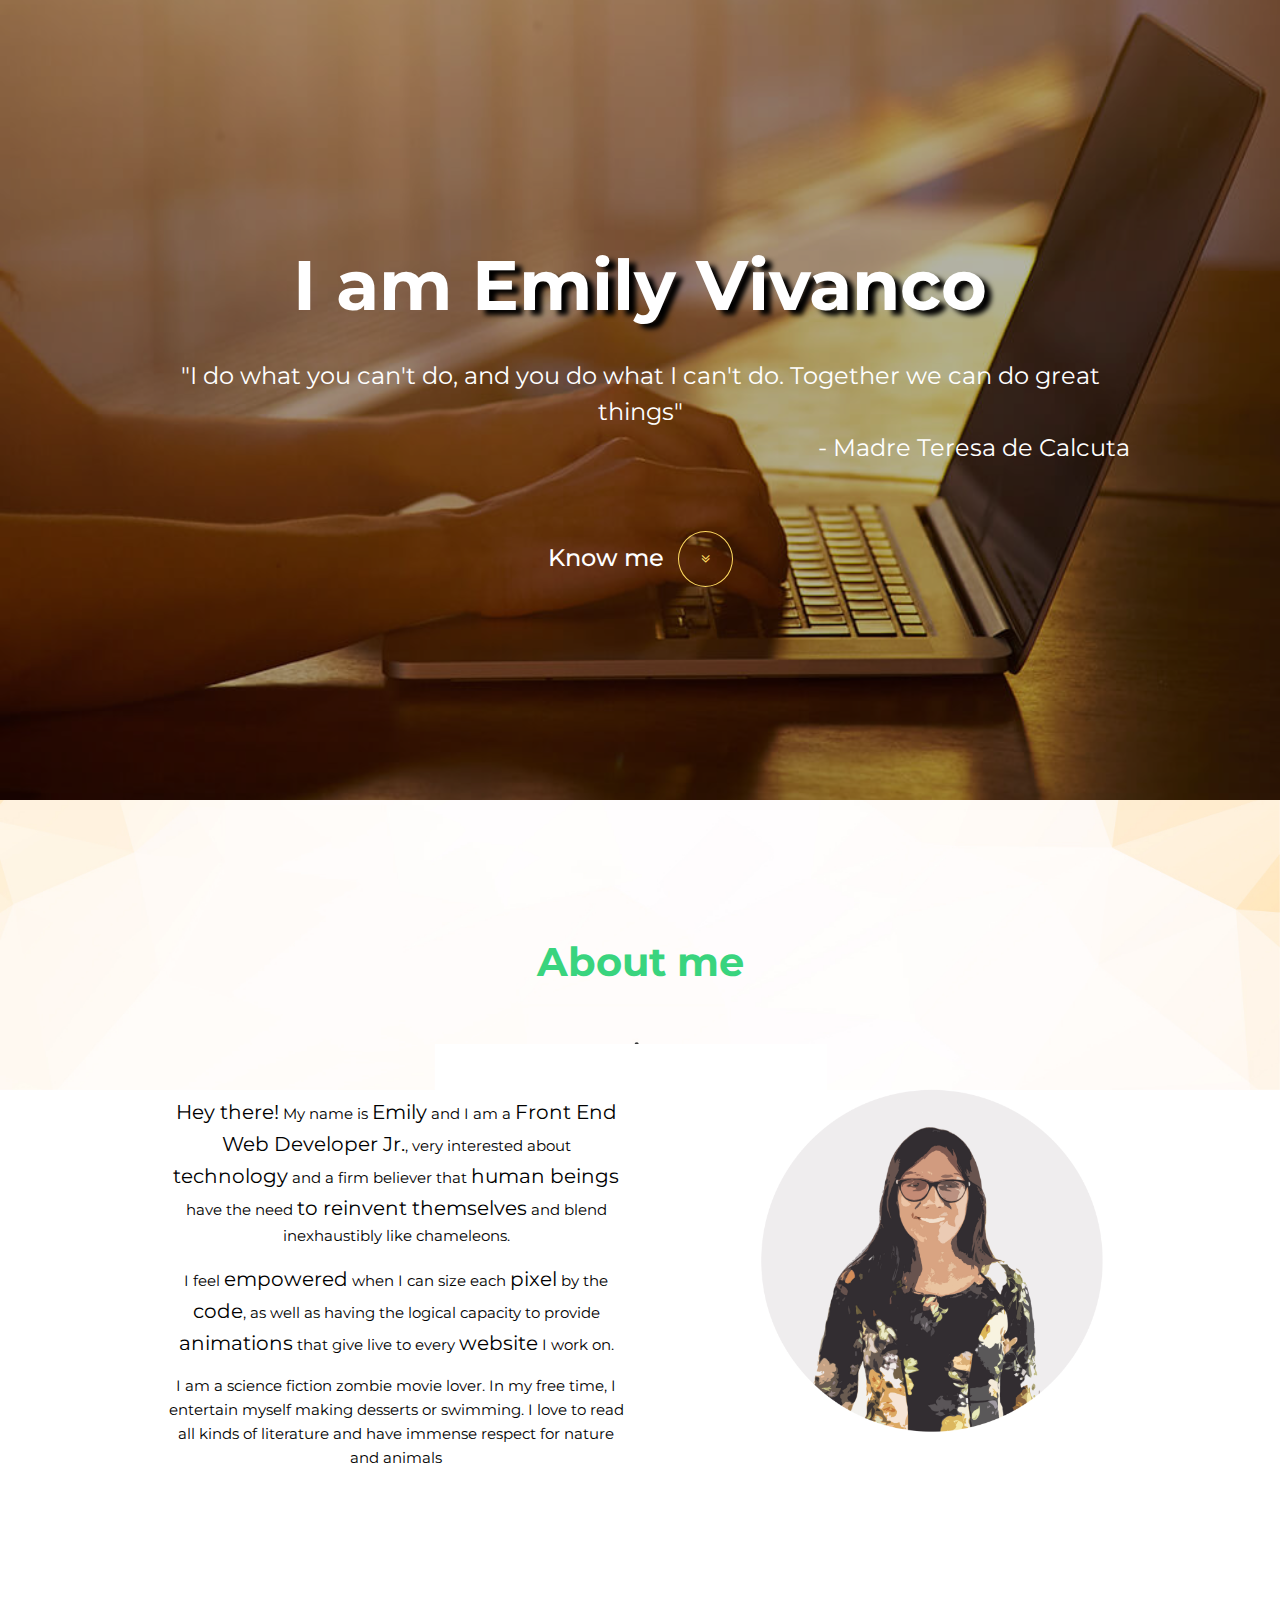
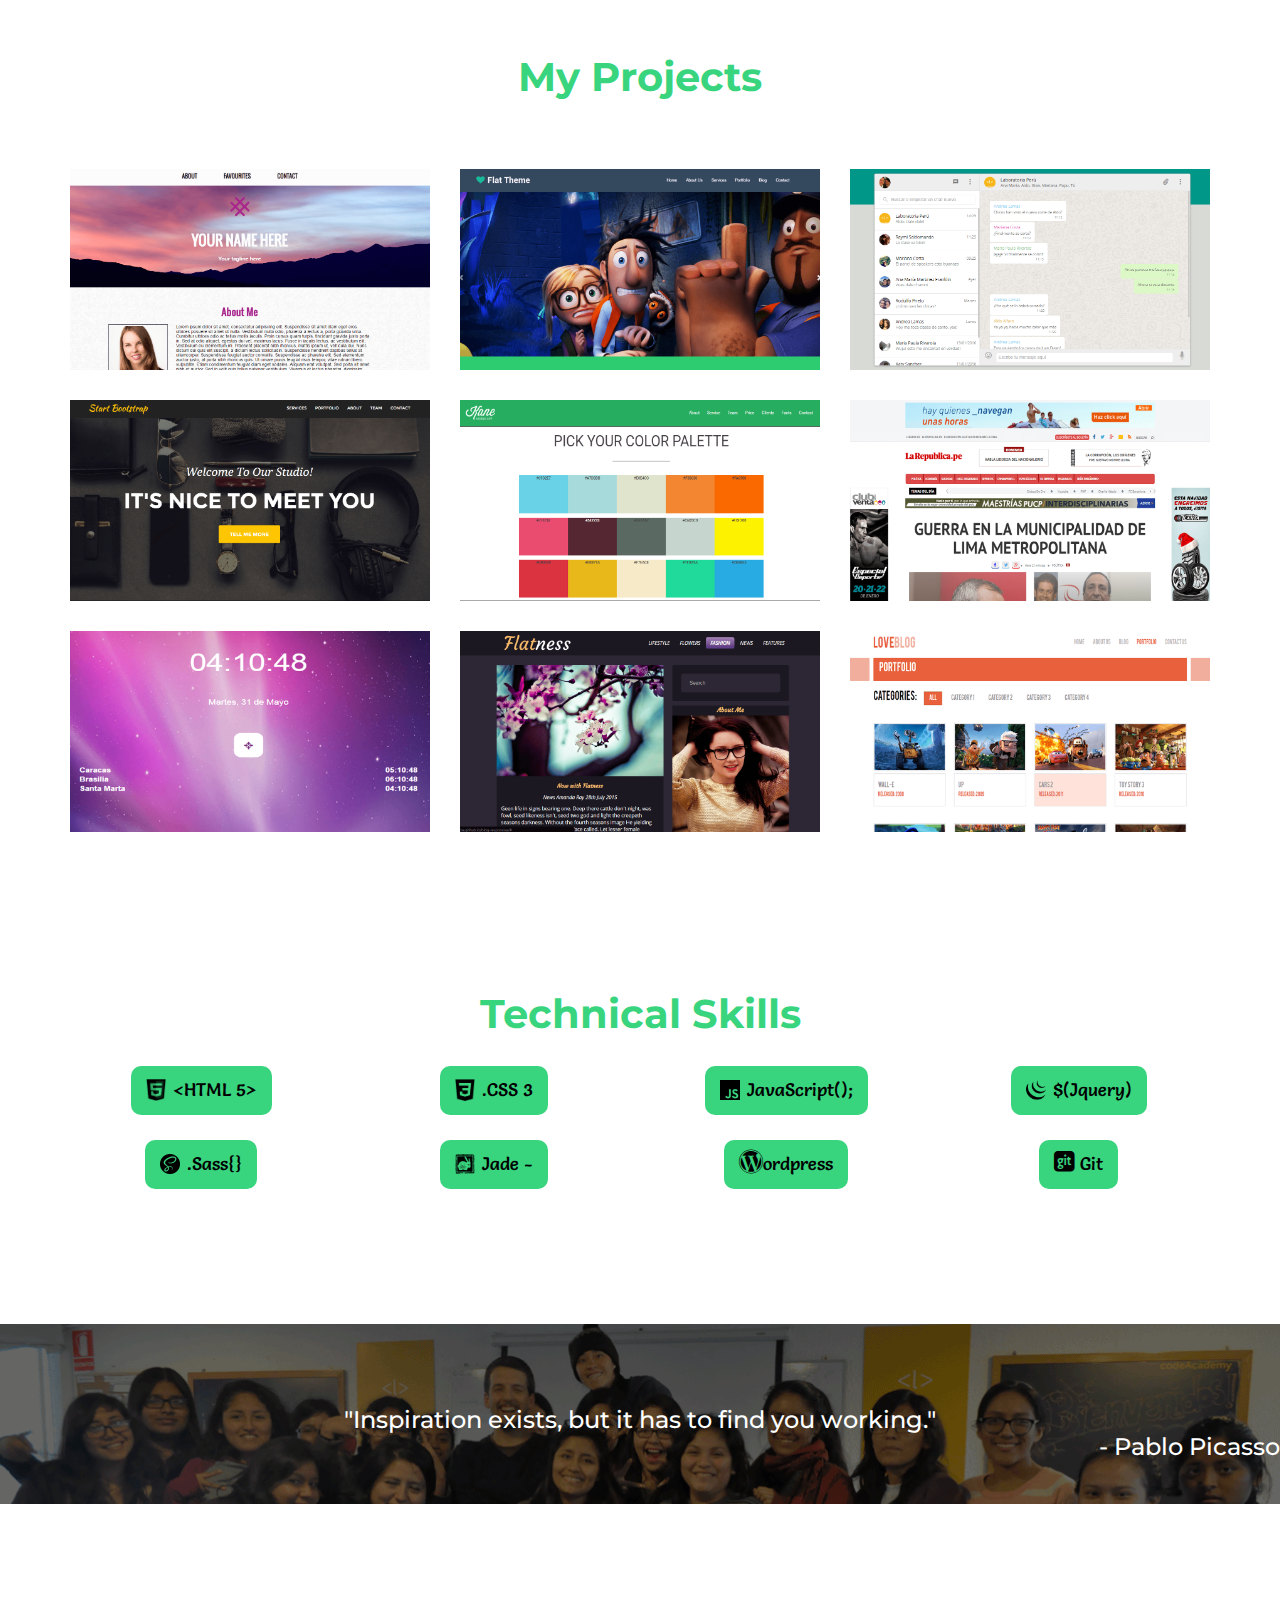
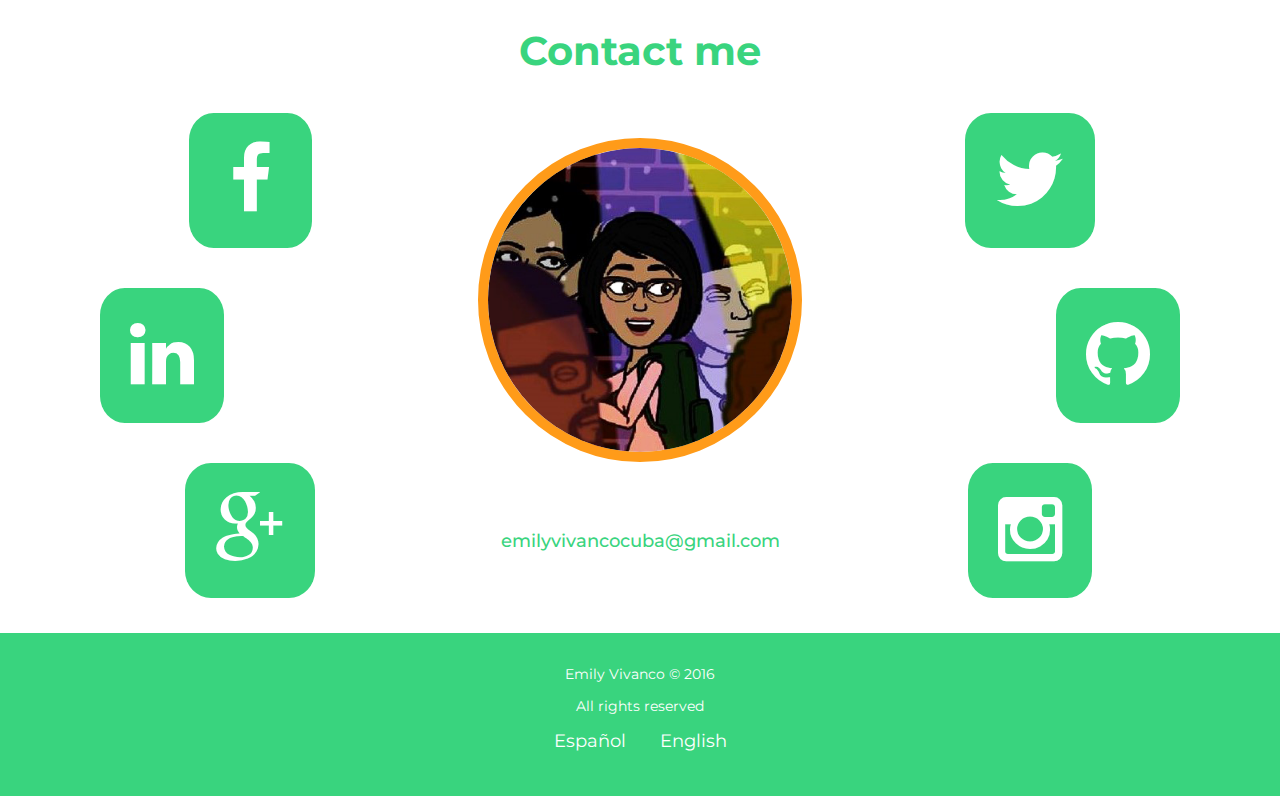
==== english.html @ cb4aa3bf "borrando antigua carpeta git" ====
<!DOCTYPE html>
<html lang="en">
  <head>
    <title>Emily Vivanco</title>
    <meta CHARSET="UTF-8">
    <meta http-equiv="X-UA-Compatible" content="IE=edge">
    <meta name="viewport" content="width=device-width, initial-scale=1">
    <link rel="icon" href="assets/images/favicon.ico" type="image/x-icon">
    <link rel="stylesheet" href="assets/css/bootstrap.min.css">
    <link rel="stylesheet" href="assets/font-awesome/css/font-awesome.min.css">
    <link rel="stylesheet" href="assets/css/main.css">
    <link href="https://fonts.googleapis.com/css?family=Montserrat:400,700" rel="stylesheet" type="text/css">
    <link href='https://fonts.googleapis.com/css?family=Salsa' rel='stylesheet' type='text/css'>
  </head>
  <body>  
    <header class="header_area" id="header_area">
      <nav class="navbar navbar-fixed-top nav-portafolio-theme">
        <div class="container">
          <div class="navbar-header">
            <button type="button" data-toggle="collapse" data-target="#navbar" aria-expanded="false" aria-controls="navbar" class="navbar-toggle collapsed">
              <span class="sr-only">Toggle Navigation</span>
              <span class="icon-bar"></span>
              <span class="icon-bar"></span>
              <span class="icon-bar"></span>
            </button>
            <h1>
              <a href="spanol.html" class="navbar-brand"><img src="assets/images/camaleon.png" alt="icon-camaleon">Emily</a>
            </h1>
          </div>
          <div id="navbar" class="navbar-collapse collapse">
            <ul class="nav navbar-nav navbar-right" id="navegador">
              <li class="active"><a href="#header_area">Home</a></li>
              <li><a href="#acerca_de_mi">About me</a></li>
              <li><a href="#mis_trabajos">My Projects</a></li>
              <li><a href="#habilidades">Skills</a></li>
              <li><a href="#contactame">Contact me</a></li>
            </ul>
          </div>
        </div>
      </nav>
    </header>
    <div id="main">
      <section class="hero text-center w-100">
        <div class="hero-text">
          <h2 id="efecto-nombre">I am <span class="shadow-gray">Emily Vivanco</span><span class="front">Front End Web Developer Jr.</span></h2>
          <h3>"I do what you can't do, and you do what I can't do. Together we can do great things" <span class="text-right block">- Madre Teresa de Calcuta</span></h3>
          <h5>Know me</h5>
          <a href="#acerca_de_mi" class="boton-hero scroll"><span class="fa fa-angle-double-down table-hijo angle-icon"></span></a>
        </div>
      </section>
      <section class="text-center w-100" id="acerca_de_mi">
        <h2 class="acerca_de_mi">About me</h2>
        <div class="container">
          <div class="row">
            <div class="col-xs-10 col-sm-10 col-md-5 col-lg-5 col-xs-offset-1 col-sm-offset-1 col-md-offset-1 col-lg-offset-1">
              <p class="myself">
                <span>Hey there!</span> My name is <span>Emily</span> and I am a <span>Front End Web Developer Jr.</span>, very interested about <span>technology</span> and a firm believer that <span>human beings</span> have the need <span>to reinvent themselves</span> and blend inexhaustibly like chameleons.
              </p>
              <p class="myself myself-middle">
                I feel <span>empowered</span> when I can size each <span>pixel</span> by the <span>code</span>, as well as having the logical capacity to provide <span>animations</span> that give live to every <span>website</span> I work on.
              </p>
              <p class="myself">
                I am a science fiction zombie movie lover. In my free time, I entertain myself making desserts or swimming. I love to read all kinds of literature and have immense respect for nature and animals
              </p>
            </div>
            <div class="col-xs-10 col-sm-10 col-md-4 col-lg-4 col-xs-offset-1 col-sm-offset-1 col-md-offset-1 col-lg-offset-1">
              <img src="assets/images/autora.png" alt="foto-emily-vivanco" class="imagen-autora">
            </div>
          </div>
        </div>
      </section>
      <section class="text-center w-100" id="mis_trabajos">
        <h2>My Projects</h2>
        <div class="container">
          <div class="mis_proyectos">
            <div class="row">
              <div class="col-lg-4 col-md-6 col-sm-6 col-xs-12">
                <div class="hovereffect">
                  <img class="img-responsive w-100" src="assets/images/w1.png" alt="Imagen de proyecto 1 Emily Vivanco Portafolio">
                  <div class="overlay">
                    <h2>Prettify</h2>
                    <p>HTML5 CSS3</p>
                    <a class="info" target="_blank" href="http://emilyvivancocuba.github.io/PRETIFFY">
                      Preview View <i class="fa fa-eye"></i>
                    </a>
                    <a class="info" target="_blank" href="https://github.com/emilyvivancocuba/PRETIFFY">
                      <i class="fa fa-github"></i> View Code
                    </a>
                  </div>
                </div>
              </div>
              <div class="col-lg-4 col-md-6 col-sm-6 col-xs-12">
                <div class="hovereffect">
                  <img class="img-responsive w-100" src="assets/images/w2.png" alt="Imagen de proyecto 2 Emily Vivanco Portafolio">
                  <div class="overlay">
                    <h2>Flat Theme</h2>
                    <p>Bootstrap</p>
                    <a class="info" target="_blank" href="http://emilyvivancocuba.github.io/flat-theme">
                      Preview View <i class="fa fa-eye"></i>
                    </a>
                    <a class="info" target="_blank" href="https://github.com/emilyvivancocuba/flat-theme">
                      <i class="fa fa-github"></i> View Code
                    </a>
                  </div>
                </div>
              </div>
              <div class="col-lg-4 col-md-6 col-sm-6 col-xs-12">
                <div class="hovereffect">
                  <img class="img-responsive w-100" src="assets/images/w3.png" alt="Imagen de proyecto 3 Emily Vivanco Portafolio">
                  <div class="overlay">
                    <h2>Whatsapp Web</h2>
                    <p>Bootstrap Jquery</p>
                    <a class="info" target="_blank" href="http://emilyvivancocuba.github.io/whatsapp-web">
                      Preview View <i class="fa fa-eye"></i>
                    </a>
                    <a class="info" target="_blank" href="https://github.com/emilyvivancocuba/whatsapp-web">
                      <i class="fa fa-github"></i> View Code
                    </a>
                  </div>
                </div>
              </div>
              <div class="col-lg-4 col-md-6 col-sm-6 col-xs-12">
                <div class="hovereffect">
                  <img class="img-responsive w-100" src="assets/images/w4.png" alt="Imagen de proyecto 4 Emily Vivanco Portafolio">
                  <div class="overlay">
                    <h2>Agency Theme</h2>
                    <p>Jade Sass JS</p>
                    <a class="info" target="_blank" href="http://emilyvivancocuba.github.io/Agency-theme">
                      Preview View <i class="fa fa-eye"></i>
                    </a>
                    <a class="info" target="_blank" href="https://github.com/emilyvivancocuba/Agency-theme">
                      <i class="fa fa-github"></i> View Code
                    </a>
                  </div>
                </div>
              </div>
              <div class="col-lg-4 col-md-6 col-sm-6 col-xs-12">
                <div class="hovereffect">
                  <img class="img-responsive w-100" src="assets/images/w5.png" alt="Imagen de proyecto 5 Emily Vivanco Portafolio">
                  <div class="overlay">
                    <h2>Kane Mobile App</h2>
                    <p>Bootstrap Sass</p>
                    <a class="info" target="_blank" href="http://emilyvivancocuba.github.io/kane/">
                      Preview View <i class="fa fa-eye"></i>
                    </a>
                    <a class="info" target="_blank" href="https://github.com/emilyvivancocuba/kane">
                      <i class="fa fa-github"></i> View Code
                    </a>
                  </div>
                </div>
              </div>
              <div class="col-lg-4 col-md-6 col-sm-6 col-xs-12">
                <div class="hovereffect">
                  <img class="img-responsive w-100" src="assets/images/w6.png" alt="Imagen de proyecto 6 Emily Vivanco Portafolio">
                  <div class="overlay">
                    <h2>La República</h2>
                    <p>Bootstrap Sass Jade JS</p>
                    <a class="info" target="_blank" href="http://emilyvivancocuba.github.io/Examen-grupal-La-Republica">
                      Preview View <i class="fa fa-eye"></i>
                    </a>
                    <a class="info" target="_blank" href="https://github.com/emilyvivancocuba/Examen-grupal-La-Republica">
                      <i class="fa fa-github"></i> View Code
                    </a>
                  </div>
                </div>
              </div>
              <div class="col-lg-4 col-md-6 col-sm-6 col-xs-12">
                <div class="hovereffect">
                  <img class="img-responsive w-100" src="assets/images/w7.png" alt="Imagen de proyecto 7 Emily Vivanco Portafolio">
                  <div class="overlay">
                    <h2>Reloj Digital</h2>
                    <p>Jquery Bootstrap Aplicación movil</p>
                    <a class="info" target="_blank" href="http://emilyvivancocuba.github.io/reloj-digital/">
                      Preview View <i class="fa fa-eye"></i>
                    </a>
                    <a class="info" target="_blank" href="https://github.com/emilyvivancocuba/reloj-digital">
                      <i class="fa fa-github"></i> View Code
                    </a>
                  </div>
                </div>
              </div>
              <div class="col-lg-4 col-md-6 col-sm-6 col-xs-12">
                <div class="hovereffect">
                  <img class="img-responsive w-100" src="assets/images/w8.png" alt="Imagen de proyecto 8 Emily Vivanco Portafolio">
                  <div class="overlay">
                    <h2>Flatness</h2>
                    <p>HTML5 CSS3 Responsive Design</p>
                    <a class="info" target="_blank" href="http://emilyvivancocuba.github.io/blog-responsive/">
                      Preview View <i class="fa fa-eye"></i>
                    </a>
                    <a class="info" target="_blank" href="https://github.com/emilyvivancocuba/blog-responsive">
                      <i class="fa fa-github"></i> View Code
                    </a>
                  </div>
                </div>
              </div>
              <div class="col-lg-4 col-md-6 col-sm-6 col-xs-12">
                <div class="hovereffect">
                  <img class="img-responsive w-100" src="assets/images/w9.png" alt="Imagen de proyecto 9 Emily Vivanco Portafolio">
                  <div class="overlay">
                    <h2>LoveBlog</h2>
                    <p>Bootstrap Sass Jquery</p>
                    <a class="info" target="_blank" href="http://emilyvivancocuba.github.io/LoveBlog">
                      Preview View <i class="fa fa-eye"></i>
                    </a>
                    <a class="info" target="_blank" href="https://github.com/emilyvivancocuba/LoveBlog/">
                      <i class="fa fa-github"></i> View Code
                    </a>
                  </div>
                </div>
              </div>
            </div>
          </div>
        </div>
      </section>
      <section class="text-center w-100" id="habilidades">
        <h2>Technical Skills</h2>
        <div class="skills_titles">
          <div class="container">
            <div class="fila_skills">
              <div class="row">
                <div class="col-lg-3 col-md-3 col-sm-3 col-xs-6">
                  <div id="circunferencia_skill_html5"></div>
                  <button class="btn_habilidad"><img src="assets/images/html_icon.png" alt="HTML icon" class="icon_h"><a target="_blank" href="https://www.w3.org/TR/html5/">&#60HTML 5&#62</a></button>
                </div>
                <div class="col-lg-3 col-md-3 col-sm-3 col-xs-6">
                  <div id="circunferencia_skill_css3"></div>
                  <button class="btn_habilidad"><img src="assets/images/css_icon.png" alt="CSS icon" class="icon_h"><a target="_blank" href="https://www.w3.org/TR/CSS/">.CSS 3</a></button>
                </div>
                <div class="col-lg-3 col-md-3 col-sm-3 col-xs-6">
                  <div id="circunferencia_skill_js"></div>
                  <button class="btn_habilidad"><img src="assets/images/js_icon.png" alt="JS icon" class="icon_h"><a target="_blank" href="https://www.javascript.com/">JavaScript();</a></button>
                </div>
                <div class="col-lg-3 col-md-3 col-sm-3 col-xs-6">
                  <div id="circunferencia_skill_jquery"></div>
                  <button class="btn_habilidad"><img src="assets/images/jquery_icon.png" alt="Jquery icon" class="icon_h"><a target="_blank" href="https://jquery.com/">$(Jquery)</a></button>
                </div>
              </div>
            </div>
            <div class="row">
              <div class="col-lg-3 col-md-3 col-sm-3 col-xs-6">
                <div id="circunferencia_skill_sass"></div>
                <button class="btn_habilidad"><img src="assets/images/sass_icon.png" alt="Sass icon" class="icon_h"><a target="_blank" href="http://sass-lang.com/">.Sass{}</a></button>
              </div>
              <div class="col-lg-3 col-md-3 col-sm-3 col-xs-6">
                <div id="circunferencia_skill_jade"></div>
                <button class="btn_habilidad"><img src="assets/images/jade_icon.png" alt="Jade icon" class="icon_h"><a target="_blank" href="http://jade-lang.com/">Jade -</a></button>
              </div>
              <div class="col-lg-3 col-md-3 col-sm-3 col-xs-6">
                <div id="circunferencia_skill_wordpress"></div>
                <button class="btn_habilidad"><a target="_blank" href="https://es.wordpress.com/"><i class="fa fa-wordpress icon_w_git"></i>ordpress</a></button>
              </div>
              <!-- <div class="col-lg-3 col-md-3 col-sm-3 col-xs-6">
                <div id="circunferencia_skill_photoshop"></div>
                <button class="btn_habilidad">Photoshop <span class="size-12">CS6</span></button>
              </div> -->
              <div class="col-lg-3 col-md-3 col-sm-3 col-xs-6">
                <div id="circunferencia_skill_git"></div>
                <button class="btn_habilidad"><a target="_blank" href="https://git-scm.com/"><i class="fa fa-git-square icon_w_git"></i> Git</a></button>
              </div>
            </div>
          </div>
        </div>
      </section>
      <section class="gif_laboratoria w-100">
        <h3>"Inspiration exists, but it has to find you working."<span class="text-right block">- Pablo Picasso</span></h3>
      </section>
      <section class="text-center w-100" id="contactame">
        <h2 class="contactame">Contact me</h2>
        <div class="container">
          <div class="row">
            <div class="col-xs-12 col-sm-4 col-md-4 col-lg-4" id="izquierda">
              <a href="https://es-la.facebook.com/emily.vivanco" class="redes" name="Facebook Emily">
                <i class="fa fa-facebook iconos-contacto facebook"></i>
              </a>
              <a href="https://pe.linkedin.com/in/emilyvivancocuba" class="redes linkedin" name="Linkedin Emily">
                <i class="fa fa-linkedin iconos-contacto"></i>
              </a>
              <a href="https://plus.google.com/u/0/+EmilyVivanco" class="redes" name="Google Emily">
                <i class="fa fa-google-plus iconos-contacto"></i>
              </a>
            </div>
            <div class="col-xs-12 col-sm-4 col-md-4 col-lg-4">
              <img src="assets/images/avatar2.png" alt="avatar-autora-emily-vivanco" id="avatar-autora">
              <h4 class="text-center mi-correo">emilyvivancocuba@gmail.com</h4>
            </div>
            <div class="col-xs-12 col-sm-4 col-md-4 col-lg-4" id="derecha">
              <a href="https://twitter.com/emilyvivanco" class="redes" name="Twitter Emily">
                <i class="fa fa-twitter iconos-contacto"></i>
              </a>
              <a href="https://github.com/emilyvivancocuba" class="redes github" name="Github Emily">
                <i class="fa fa-github iconos-contacto"></i>
              </a>
              <a href="https://www.instagram.com/emilyvivancocuba/" class="redes" name="Instagram Emily">
                <i class="fa fa-instagram iconos-contacto"></i>
              </a>
            </div>
          </div>
        </div>
      </section>
    </div>
    <footer class="w-100 text-center">
      <div class="container">
        <div class="row">
          <div class="col-xs-12 col-sm-12 col-md-12 col-lg-12">
            <p>Emily Vivanco &copy 2016</p>
            <p>All rights reserved</p>
            <p>
              <a href="index.html">Español</a>
              <a href="english.html">English</a>
            </p>
          </div>
        </div>
      </div>
    </footer>
    
    <script type="text/javascript" src="assets/js/jquery.js"></script>
    <script type="text/javascript" src="assets/js/jquery.circliful.min.js"></script>
    <script type="text/javascript" src="assets/js/propio.js"></script>
    <script type="text/javascript" src="assets/js/bootstrap.min.js"></script>
  </body>
</html>
---- assets/css/main.css ----
* {
  -webkit-box-sizing: border-box;
  -moz-box-sizing: border-box;
  box-sizing: border-box; }

*:before,
*:after {
  -webkit-box-sizing: border-box;
  -moz-box-sizing: border-box;
  box-sizing: border-box;
}
button, a{
  transition: .3s;
}
a, a:hover, a:focus{
  text-decoration: none;
}
body {
  font-family: 'Montserrat', Helvetica, Arial, sans-serif;
  line-height: 1.6;
  color: #fff;
  font-weight: 400;
}

h2{
    font-family: 'Montserrat';
    font-weight: 700;
    color: rgb(57, 212, 126);
    font-size: 40px;
}

/*ESTILOS HEADER*/
.nav-portafolio-theme{
  padding-top: 10px;
  padding-bottom: 10px;
}
.navbar-toggle {
  border: 1px solid #FFF938;
}
.navbar-toggle .icon-bar {
  background-color: #FFF938;
}
h1{
  padding: 0px;
  margin:0px;
}
.navbar-brand {
  font-family: 'Salsa', cursiva;
  color: #fff;
  font-size: 32px;
}
.navbar-brand:hover, .navbar-brand:focus {
  color: rgba(255, 255, 255, 0.8);
}
.navbar-right a {
  color: #fff;
}

.nav li a:hover, .nav li a:focus {
  background-color: transparent;
  color: #FFF938;
}
.navbar-brand>img{
  display: inline-table;
  padding-bottom: 9px;
  width: 42px;
  margin-right: 6px;
}
.header_area{
  display: none;
}
/*INICIO ESTILOS SECCION PRINCIPAL*/

.hero {
  background-image: url(../images/hero-img1.jpg);
  display: table;
  background-color: rgba(0, 0, 0, 0.3);
  background-blend-mode: color;
  background-attachment: fixed;
  background-repeat: no-repeat;
  background-position: center;
  background-size: cover;
  height: 800px;
}

.hero-text {
  display: table-cell;
  vertical-align: middle;
  color: #fff;
  padding-left: 150px;
  padding-right: 150px;
}
.hero-text h2{
  font-weight: 700;
  font-size: 70px;
  line-height: 1.5;
  color: #fff;
}
.hero-text h2 span.front{
  font-family: 'Salsa', Helvetica;
  display: block;
  font-size: 40px;
}
.shadow-gray{
  text-shadow: 7px 5px 5px #000;
}
.hero-text h3 {
  font-weight: 400;
  font-size: 24px;
  line-height: 1.5;
  margin-bottom: 25px;
}
.hero-text h5{
  display: inline-block;
  margin-right: 10px;
  font-size: 24px;
}
.boton-hero{
  padding: 20px;
  border-radius: 50%;
  background-color: transparent;
  border: 1px solid #FFDB61;
  display: inline-table;
  margin: auto;
  width: 55px;
  height: 55px;
  margin-top: 40px;
}
.boton-hero:hover, .boton-hero:focus{
  background-color: transparent;
}
.angle-icon{
  color: #FFDB61;
  display: table-cell;
  vertical-align: middle;
}
#navegador li.active a {
    color: #FFF938;
}
.navbar {
  margin-bottom: 0px;
}


/*MAIN*/
#main{
  background-image: url(../images/bg-orange2.png);
  background-size: cover;
  background-position: center center;
  background-repeat: no-repeat;
  background-attachment: fixed;
}

/*SECCIONES*/
section.w-100{
  padding-top: 75px;
  padding-bottom: 35px;
}
section.w-100.hero{
  padding-top: 0px;
  padding-bottom: 0px;
}
/*HABILIDADES*/
#habilidades{
}
#habilidades h2{
  padding-top: 30px;
}
.icon_h{
  width: 20px;
  margin-top: -10px;
  margin-right: 7px;
}
.fila_skills{
  padding-top: 20px;
  padding-bottom: 25px;
}
/*SKILLS*/
a.a_skill{
  position: relative;
  display: inline-block;
  margin: 15px 25px;
  outline: none;
  color: #fff;
  text-decoration: none;
  text-transform: uppercase;
  letter-spacing: 1px;
  font-weight: 400;
  text-shadow: 0 0 1px rgba(255,255,255,0.3);
  font-size: 1.35em;
  background: #cd4436;
  
}
a.a_skill:hover,
a.a_skill:focus {
  outline: none;
}
.skills_titles{
  padding-left: 30px;
  padding-right: 30px;
}
.skills_titles a.a_skill {
  overflow: hidden;
  padding: 0 4px;
  height: 1em;
}

.skills_titles a.a_skill span {
  position: relative;
  display: inline-block;
  -webkit-transition: -webkit-transform 0.3s;
  -moz-transition: -moz-transform 0.3s;
  transition: transform 0.3s;

}

.skills_titles a.a_skill span::before {
  position: absolute;
  top: 100%;
  content: attr(data-hover);
  font-weight: 700;
  -webkit-transform: translate3d(0,0,0);
  -moz-transform: translate3d(0,0,0);
  transform: translate3d(0,0,0);
}

.skills_titles a.a_skill:hover span,
.skills_titles a.a_skill:focus span {
  -webkit-transform: translateY(-100%);
  -moz-transform: translateY(-100%);
  transform: translateY(-100%);
}
.timer{
  fill: #000;
}
.escondido{
  display: none;
}

.btn_habilidad {
    font-family: 'Salsa', Arial;
    cursor: pointer;
    padding: 10px 15px;
    font-size: 18px;
    text-align: center;
    overflow: hidden;
    color: #000000;
    transition: all .7s ease;
    background: linear-gradient(90deg, #FF9B19 3px, rgb(57, 212, 126) 1px);
    background-size: 204px 1px;
    background-position: 50% 50%;
    border: 0px solid #fff;
    outline: none;
    border-radius: 10px;
}
.btn_habilidad a{
  color: #000;
  text-decoration: none;
}
.btn_habilidad:hover{
  background-size:3px 1px;
}
.svg-container{
  line-height: 0px;
}
.circliful{
  margin-bottom: -60px;
}
.icon_w_git{
  font-size: 24px;
}
.imagen-autora{
  margin-top: 50px;
  width: 100%;
  border-radius: 50%;
}
.myself{
  color: #000;
  font-size: 15px;
}
.myself span{
  font-size: 20px;
  font-style: bold;
}
.myself:first-child{
  margin-top: 67px;
}
.myself:last-child{
  margin-bottom: 30px;
}
.myself-middle{
  margin-top: 15px;
  margin-bottom: 15px;
}

#avatar-autora{
  width: 90%;
  border-radius: 50%;
  border: 10px solid #FF9B19;
  margin-top: 25px;
  margin-bottom: 60px;
}


#mis_trabajos{
  padding-top: 100px;
}


.iconos-contacto{
  color: #fff;
  font-size: 75px;
  transition: 1s;
  display: inline-block;
  height: 100px;
  width: 100px;
  border-radius: 20%;
  padding: 30px;
  background-color: #39D47E;
}
.iconos-contacto:hover, .iconos-contacto:focus{
  border-radius: 100%;
}
.mi-correo{
  color: #39D47E;
}

.facebook{
  padding-left: 40px;
  padding-right: 40px;
}

.contactame{
  margin-bottom: 40px;
}
#contactame{
}
.acerca_de_mi{
  margin-top: 40px;
  margin-bottom: 45px;
}
#acerca_de_mi{
  padding-top: 100px;
}
footer{
  padding: 30px 0px;
  background-color: #39D47E;
}
footer a{
  margin-left: 15px;
  margin-right: 15px;
  color: inherit;
  font-size: 18px;
  font-style: bold;
}
footer a:hover, footer a:focus{
  color: inherit;
}

.hovereffect {
  height: 100%;
  width: 100%;
  float: left;
  overflow: hidden;
  position: relative;
  text-align: center;
  cursor: default;
  margin-top: 30px;
}

.hovereffect .overlay {
  width: 100%;
  height: 100%;
  position: absolute;
  overflow: hidden;
  top: 0;
  left: 0;
  background-color: rgba(57, 212, 126, 0.88);
  opacity: 0;
  filter: alpha(opacity=0);
  -webkit-transform: translate(460px, -100px) rotate(180deg);
  -ms-transform: translate(460px, -100px) rotate(180deg);
  transform: translate(460px, -100px) rotate(180deg);
  -webkit-transition: all 0.2s 0.4s ease-in-out;
  transition: all 0.2s 0.4s ease-in-out;
}

.hovereffect img {
  width: 100%;
  display: block;
  position: relative;
  -webkit-transition: all 0.2s ease-in;
  transition: all 0.2s ease-in;
}

.hovereffect h2 {
  text-transform: uppercase;
  color: #fff;
  text-align: center;
  position: relative;
  font-size: 17px;
  padding: 10px;
  background: rgb(255, 182, 87);
}
a.info{
  border-radius: 15px;
}
.hovereffect a.info {
  display: inline-block;
  text-decoration: none;
  padding: 7px 14px;
  text-transform: uppercase;
  color: #FFF62D;
  border: 1px solid #FFF62D;
  margin: 50px 0 0 0;
  background-color: transparent;
  -webkit-transform: translateY(-200px);
  -ms-transform: translateY(-200px);
  transform: translateY(-200px);
  -webkit-transition: all 0.2s ease-in-out;
  transition: all 0.2s ease-in-out;
}

.hovereffect a.info:hover {
  box-shadow: 0 0 5px #fff;
}

.hovereffect:hover .overlay {
  opacity: 1;
  filter: alpha(opacity=100);
  -webkit-transition-delay: 0s;
  transition-delay: 0s;
  -webkit-transform: translate(0px, 0px);
  -ms-transform: translate(0px, 0px);
  transform: translate(0px, 0px);
}

.hovereffect:hover h2 {
  -webkit-transform: translateY(0px);
  -ms-transform: translateY(0px);
  transform: translateY(0px);
  -webkit-transition-delay: 0.5s;
  transition-delay: 0.5s;
}

.hovereffect:hover a.info {
  -webkit-transform: translateY(0px);
  -ms-transform: translateY(0px);
  transform: translateY(0px);
  -webkit-transition-delay: 0.3s;
  transition-delay: 0.3s;
}
.mis_proyectos .row{
  padding-top: 30px;
}

.gif_laboratoria{
  margin-top: 100px;
  margin-bottom: 30px;
  background-image: url(../images/labo1.gif);
  display: table;
  background-color: rgba(0, 0, 0, 0.6);
  background-blend-mode: color;
  background-repeat: no-repeat;
  background-position: 100% 23%;
  background-size: cover;
  height: 180px;
}
.gif_laboratoria h3{
  display: table-cell;
  vertical-align: middle;
  text-align: center;
}
.git_laboratoria h3 span{
  margin-right: 15px;
}


a.info i{
  font-size: 18px;
}
a.redes{
  display: table;
  margin: auto;
}
a.redes i{
  display: table-cell;
  vertical-align: middle;
}
a.linkedin{
  margin-left: 30px;
  margin-top: 40px;
  margin-bottom: 40px;
}
a.github{
  margin-right: 30px;
  margin-top: 40px;
  margin-bottom: 40px;
}
/*UTILITIES*/
.w-100{
  width: 100%;
}
.block{
  display: block;
}
.size-12{
  font-size: 12px;
}
.pd-10{
  padding-top: 20px;
  padding-bottom: 20px;
}





::selection {
  text-shadow: none;
  background: #F89E64;
}

::-webkit-scrollbar {
  width: 0px; }
  ::-webkit-scrollbar-track-piece {
    background-color: transparent; }
  ::-webkit-scrollbar-button {
    width: 0px;
    height: 0px; }
  ::-webkit-scrollbar-thumb {
    background-color: transparent; }


/*RESPONSIVE c:*/

@media only screen and (max-width: 1199px){
  .iconos-contacto {
    font-size: 50px;
  }
}

@media only screen and (max-width: 992px) {
  .circliful{
    margin-bottom: -38px;
  }
}

@media only screen and (max-width: 991px) {
  a.linkedin {
    margin-left: -20px;
    margin-top: 30px;
    margin-bottom: 30px;
  }
  a.github {
    margin-right: -20px;
    margin-top: 30px;
    margin-bottom: 30px;
  }
  .mi-correo{
    font-size: 16px;
  }
  .iconos-contacto{
    padding: 20px;
  }
}


@media only screen and (max-width: 767px){
  a.redes {
    display: inline-table;
  }
  a.linkedin {
    margin-left: 15px;
    margin-top: 0px;
    margin-bottom: 0px;
    margin-right: 15px;
  }
  .facebook{
    padding-left: 25px;
    padding-right: 25px;
  }
  a.github {
    margin-left: 15px;
    margin-top: 0px;
    margin-bottom: 0px;
    margin-right: 15px;
  }
  #avatar-autora{
    width: 60%;
    margin-top: 15px;
    margin-bottom: 15px;
  }
  .iconos-contacto {
    font-size: 45px;
    height: 60px;
    width: 60px;
  }
}

@media only screen and (max-width: 750px) {
  .hero-text{
    padding-left: 7px;
    padding-right: 7px;
  }
  h2{
    font-size: 30px;
  }
  .mis_proyectos .row{
    padding-top: 0px;
  }
}

@media only screen and (max-width: 515px) {
  .btn_habilidad {
    padding: 5px 10px;
    font-size: 14px;
  }
  .circliful{
    margin-bottom: -43px;
  }
  .hero-text h2 {
    font-size: 55px;
  }
}


@media only screen and (max-width: 400px){
  .hovereffect a.info {
    margin: 25px 0 0 0;
  }
  .skills_titles {
    padding-left: 0px;
    padding-right: 0px;
  }
}



@media only screen and (max-width: 330px){
  .hovereffect a.info {
    margin: 15px 0 0 0;
  }
  .iconos-contacto {
    font-size: 35px;
  }
}

@media only screen and (max-width: 320px){
  .btn_habilidad {
      padding: 5px 10px;
      font-size: 10px;
  }
}

@media only screen and (max-width: 315px){
  .hovereffect a.info {
    margin: -5px 0 0 0;
  }
}


@media only screen and (min-width: 768px) {
  .circliful{
    margin-bottom: -63px;
  }
}



  

@media only screen and (max-width: 991px) and (min-width: 768px){
  #navegador{
    margin-top: -60px;
  }
  #navegador a{
    font-size: 12px;
  }
}
@media only screen and (max-width: 767px) and (min-width: 528px){
  #navegador{
    margin-top: 6px;
  }
  #navegador a{
    font-size: 12px;
  }
}
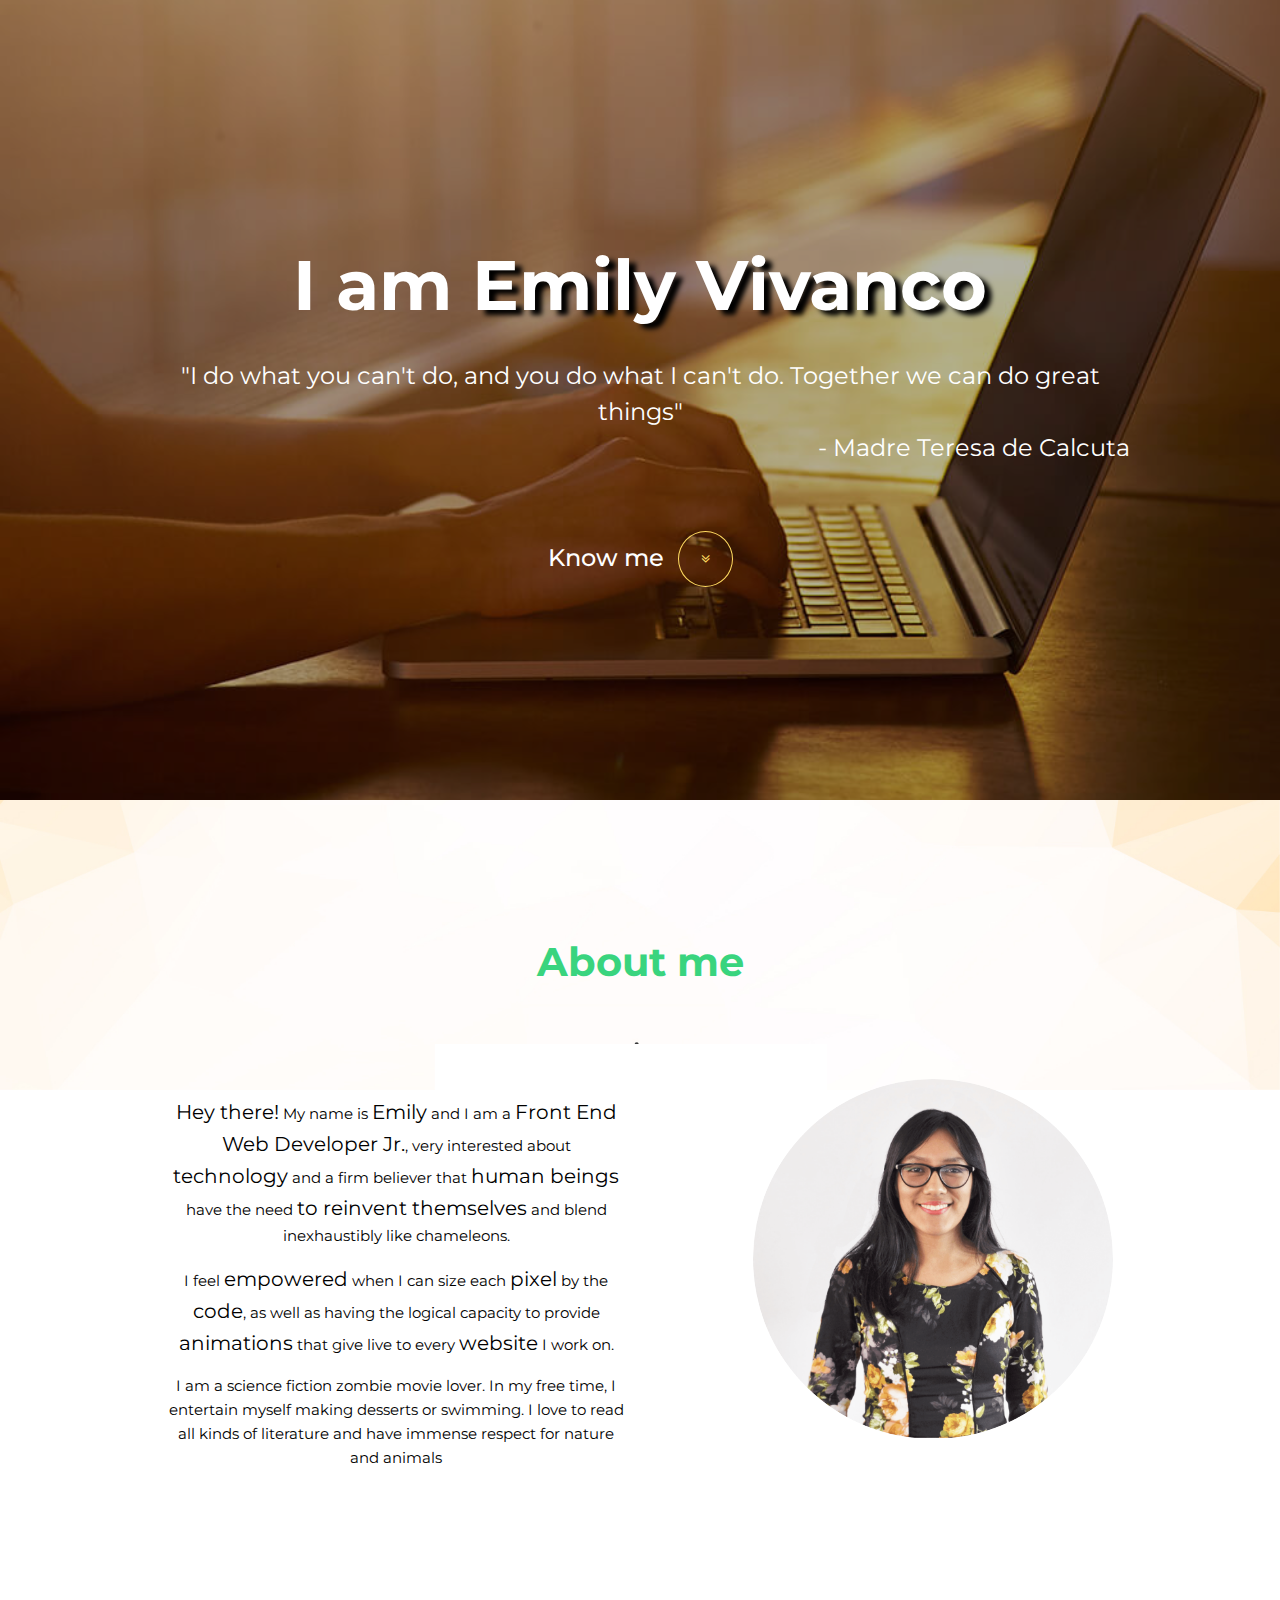
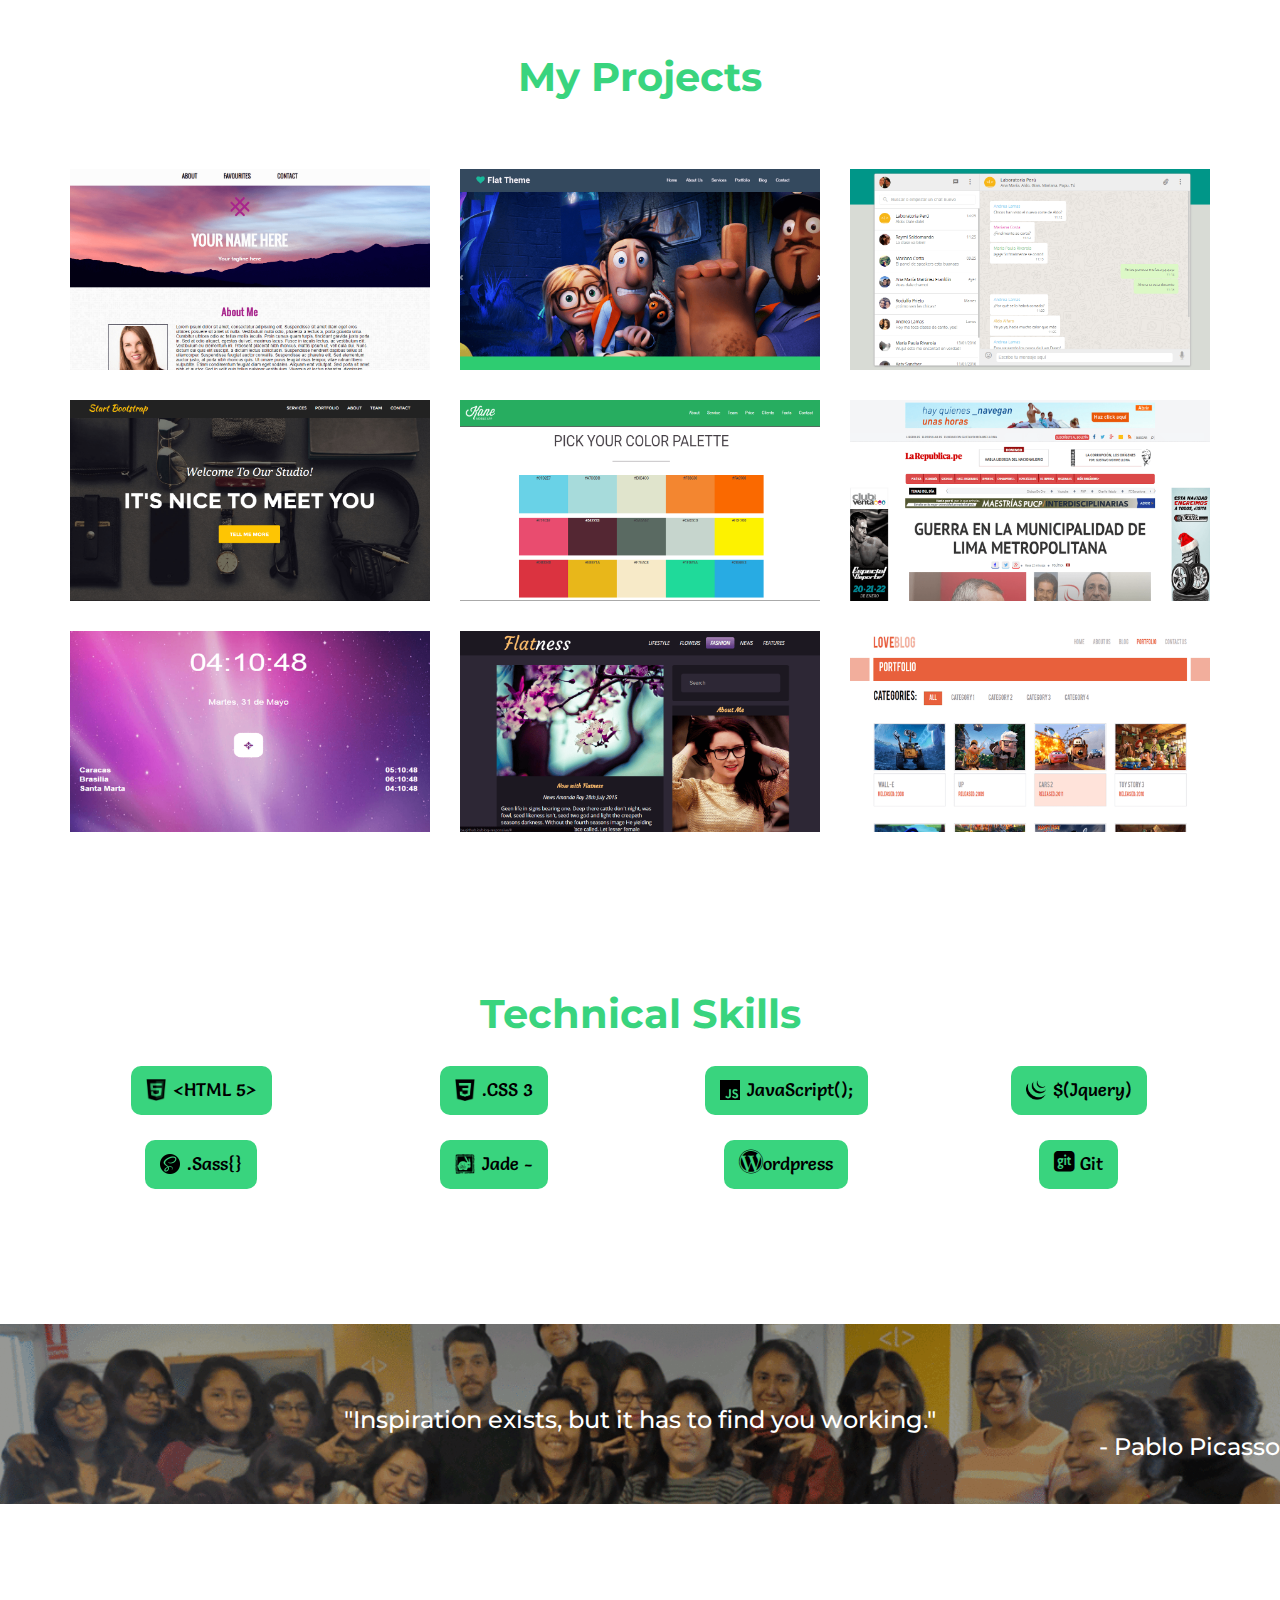
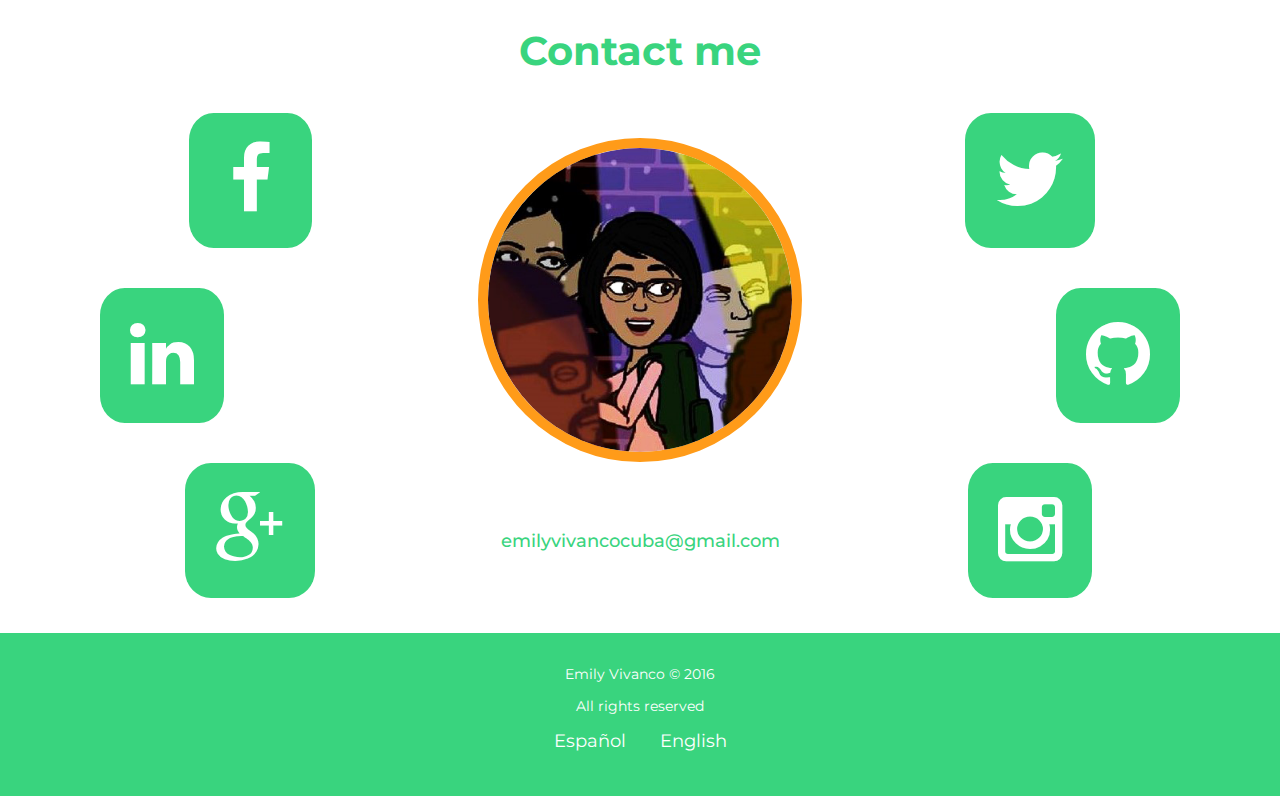
==== commit a3135dc3: "arreglando responsive" ====
--- a/english.html
+++ b/english.html
@@ -81,7 +81,7 @@
                     <h2>Prettify</h2>
                     <p>HTML5 CSS3</p>
                     <a class="info" target="_blank" href="http://emilyvivancocuba.github.io/PRETIFFY">
-                      Preview View <i class="fa fa-eye"></i>
+                      Preview <i class="fa fa-eye"></i>
                     </a>
                     <a class="info" target="_blank" href="https://github.com/emilyvivancocuba/PRETIFFY">
                       <i class="fa fa-github"></i> View Code
@@ -96,7 +96,7 @@
                     <h2>Flat Theme</h2>
                     <p>Bootstrap</p>
                     <a class="info" target="_blank" href="http://emilyvivancocuba.github.io/flat-theme">
-                      Preview View <i class="fa fa-eye"></i>
+                      Preview <i class="fa fa-eye"></i>
                     </a>
                     <a class="info" target="_blank" href="https://github.com/emilyvivancocuba/flat-theme">
                       <i class="fa fa-github"></i> View Code
@@ -111,7 +111,7 @@
                     <h2>Whatsapp Web</h2>
                     <p>Bootstrap Jquery</p>
                     <a class="info" target="_blank" href="http://emilyvivancocuba.github.io/whatsapp-web">
-                      Preview View <i class="fa fa-eye"></i>
+                      Preview <i class="fa fa-eye"></i>
                     </a>
                     <a class="info" target="_blank" href="https://github.com/emilyvivancocuba/whatsapp-web">
                       <i class="fa fa-github"></i> View Code
@@ -126,7 +126,7 @@
                     <h2>Agency Theme</h2>
                     <p>Jade Sass JS</p>
                     <a class="info" target="_blank" href="http://emilyvivancocuba.github.io/Agency-theme">
-                      Preview View <i class="fa fa-eye"></i>
+                      Preview <i class="fa fa-eye"></i>
                     </a>
                     <a class="info" target="_blank" href="https://github.com/emilyvivancocuba/Agency-theme">
                       <i class="fa fa-github"></i> View Code
@@ -141,7 +141,7 @@
                     <h2>Kane Mobile App</h2>
                     <p>Bootstrap Sass</p>
                     <a class="info" target="_blank" href="http://emilyvivancocuba.github.io/kane/">
-                      Preview View <i class="fa fa-eye"></i>
+                      Preview <i class="fa fa-eye"></i>
                     </a>
                     <a class="info" target="_blank" href="https://github.com/emilyvivancocuba/kane">
                       <i class="fa fa-github"></i> View Code
@@ -156,7 +156,7 @@
                     <h2>La República</h2>
                     <p>Bootstrap Sass Jade JS</p>
                     <a class="info" target="_blank" href="http://emilyvivancocuba.github.io/Examen-grupal-La-Republica">
-                      Preview View <i class="fa fa-eye"></i>
+                      Preview <i class="fa fa-eye"></i>
                     </a>
                     <a class="info" target="_blank" href="https://github.com/emilyvivancocuba/Examen-grupal-La-Republica">
                       <i class="fa fa-github"></i> View Code
@@ -171,7 +171,7 @@
                     <h2>Reloj Digital</h2>
                     <p>Jquery Bootstrap Aplicación movil</p>
                     <a class="info" target="_blank" href="http://emilyvivancocuba.github.io/reloj-digital/">
-                      Preview View <i class="fa fa-eye"></i>
+                      Preview <i class="fa fa-eye"></i>
                     </a>
                     <a class="info" target="_blank" href="https://github.com/emilyvivancocuba/reloj-digital">
                       <i class="fa fa-github"></i> View Code
@@ -186,7 +186,7 @@
                     <h2>Flatness</h2>
                     <p>HTML5 CSS3 Responsive Design</p>
                     <a class="info" target="_blank" href="http://emilyvivancocuba.github.io/blog-responsive/">
-                      Preview View <i class="fa fa-eye"></i>
+                      Preview <i class="fa fa-eye"></i>
                     </a>
                     <a class="info" target="_blank" href="https://github.com/emilyvivancocuba/blog-responsive">
                       <i class="fa fa-github"></i> View Code
@@ -201,7 +201,7 @@
                     <h2>LoveBlog</h2>
                     <p>Bootstrap Sass Jquery</p>
                     <a class="info" target="_blank" href="http://emilyvivancocuba.github.io/LoveBlog">
-                      Preview View <i class="fa fa-eye"></i>
+                      Preview <i class="fa fa-eye"></i>
                     </a>
                     <a class="info" target="_blank" href="https://github.com/emilyvivancocuba/LoveBlog/">
                       <i class="fa fa-github"></i> View Code
--- a/assets/css/main.css
+++ b/assets/css/main.css
@@ -457,12 +457,12 @@
 .gif_laboratoria{
   margin-top: 100px;
   margin-bottom: 30px;
-  background-image: url(../images/labo1.gif);
+  background-image: url(../images/labo2.gif);
   display: table;
-  background-color: rgba(0, 0, 0, 0.6);
+  background-color: rgba(0, 0, 0, 0.4);
   background-blend-mode: color;
   background-repeat: no-repeat;
-  background-position: 100% 23%;
+  background-position: 100% 32%;
   background-size: cover;
   height: 180px;
 }
@@ -609,6 +609,22 @@
   .mis_proyectos .row{
     padding-top: 0px;
   }
+  section.w-100 {
+    padding-top: 20px;
+    padding-bottom: 10px;
+  }
+  #acerca_de_mi {
+    padding-top: 20px;
+  }
+  .myself:first-child {
+    margin-top: 20px;
+  }
+  #mis_trabajos {
+    padding-top: 60px;
+  }
+  #mis_trabajos h2:first-child{
+    padding-bottom: 40px;
+  }
 }
 
 @media only screen and (max-width: 515px) {
@@ -620,7 +636,22 @@
     margin-bottom: -43px;
   }
   .hero-text h2 {
-    font-size: 55px;
+    font-size: 50px;
+  }
+  .hero-text h2 span.front{
+    font-size: 30px;
+  }
+  .hero-text h3 {
+    font-size: 18px;
+  }
+  .hero-text h5{
+    font-size: 15px;
+  }
+  .myself{
+    font-size: 15px;
+  }
+  .myself span{
+    font-size: 17px;
   }
 }
 
@@ -635,12 +666,20 @@
   }
 }
 
-
+@media only screen and (max-width: 380px){
+  a.info i{
+    font-size: 14px;
+  }
+  .hovereffect a.info {
+    font-size: 11px;
+  }
+}
 
 @media only screen and (max-width: 330px){
   .hovereffect a.info {
     margin: 15px 0 0 0;
   }
+  
   .iconos-contacto {
     font-size: 35px;
   }
@@ -651,6 +690,9 @@
       padding: 5px 10px;
       font-size: 10px;
   }
+  .icon_h {
+    margin-top: -4px;
+  }
 }
 
 @media only screen and (max-width: 315px){
